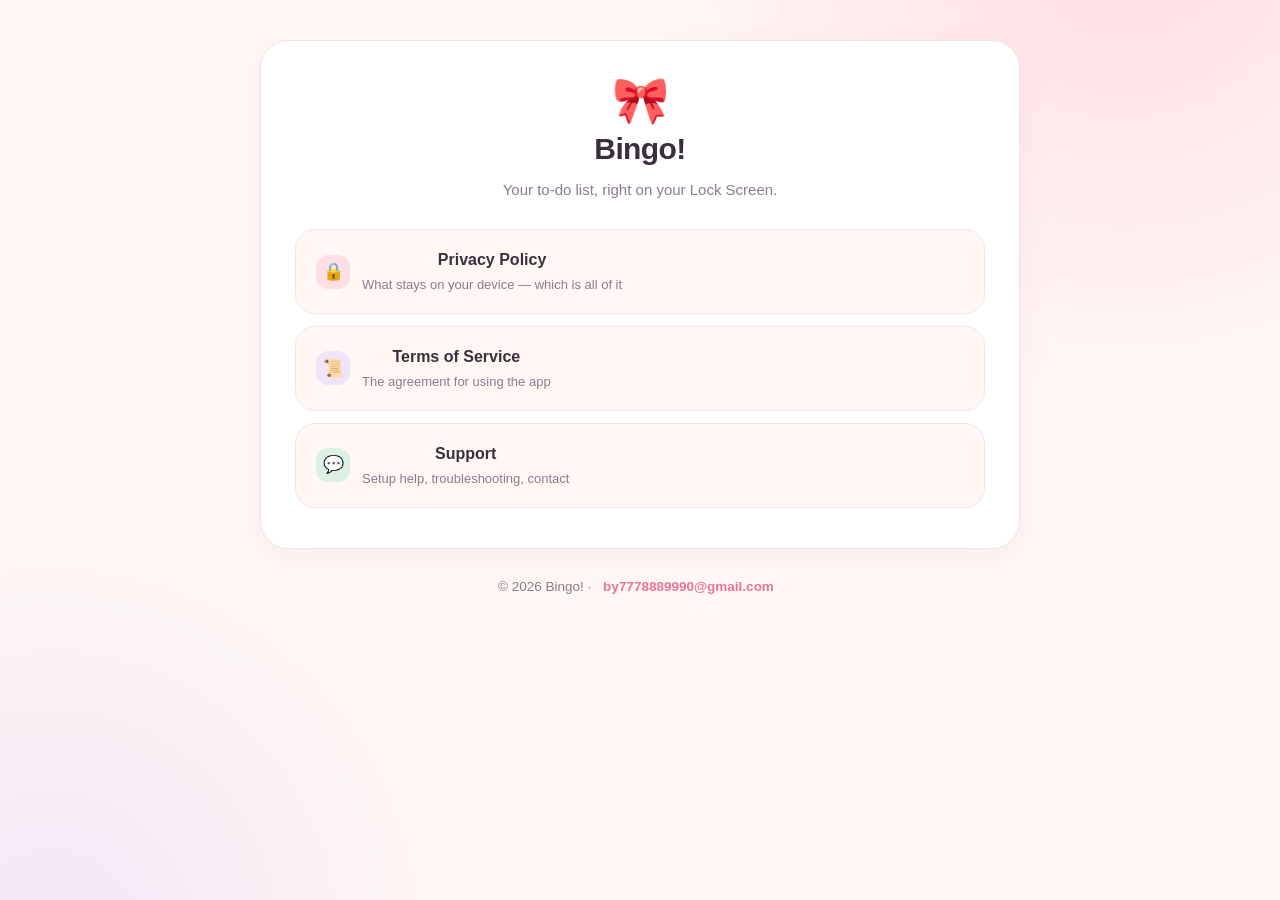
==== index.html @ 93e57b45 "Add Bingo! privacy policy, terms of service and support pages Static pages for GitHub Pages. Content" ====
<!DOCTYPE html>
<html lang="en">
<head>
<meta charset="UTF-8">
<meta name="viewport" content="width=device-width, initial-scale=1.0">
<title>Bingo! — Legal &amp; Support</title>
<link rel="stylesheet" href="style.css">
</head>
<body>
<div class="wrap">
  <div class="card hub">
    <div class="big">🎀</div>
    <h1>Bingo!</h1>
    <p class="sub">Your to-do list, right on your Lock Screen.</p>

    <div class="links">
      <a class="pill" href="privacy-policy.html">
        <span class="ico" style="background:rgba(255,158,189,.28)">🔒</span>
        <span>Privacy Policy<small>What stays on your device — which is all of it</small></span>
      </a>
      <a class="pill" href="terms-of-service.html">
        <span class="ico" style="background:rgba(201,181,255,.30)">📜</span>
        <span>Terms of Service<small>The agreement for using the app</small></span>
      </a>
      <a class="pill" href="support.html">
        <span class="ico" style="background:rgba(138,222,194,.30)">💬</span>
        <span>Support<small>Setup help, troubleshooting, contact</small></span>
      </a>
    </div>
  </div>

  <p class="foot">© 2026 Bingo! · <a href="mailto:by7778889990@gmail.com">by7778889990@gmail.com</a></p>
</div>
</body>
</html>
---- style.css ----
/* Bingo! legal pages — candy palette, rounded, light + dark */
:root {
  --canvas: #FFF8F4;
  --surface: #FFFFFF;
  --hairline: #F0E4E8;
  --ink: #3A2F3F;
  --ink-soft: #8A7B8F;
  --rose: #FF9EBD;
  --peach: #FFB09C;
  --cream: #FFD98F;
  --mint: #8ADEC2;
  --sky: #9EC7FA;
  --lavender: #C9B5FF;
  --link: #E8749B;
}
@media (prefers-color-scheme: dark) {
  :root {
    --canvas: #17121C;
    --surface: #241E2E;
    --hairline: #332A3E;
    --ink: #F2EAF4;
    --ink-soft: #A99BB0;
    --link: #FFB6CF;
  }
}
* { margin: 0; padding: 0; box-sizing: border-box; }

body {
  font-family: ui-rounded, "SF Pro Rounded", -apple-system, BlinkMacSystemFont,
               "Segoe UI", "PingFang SC", "Hiragino Sans", Roboto, sans-serif;
  background-color: var(--canvas);
  background-image:
    radial-gradient(60vw 60vw at 88% -8%, rgba(255, 158, 189, .30), transparent 62%),
    radial-gradient(55vw 55vw at 4% 104%, rgba(201, 181, 255, .26), transparent 60%);
  background-attachment: fixed;
  color: var(--ink);
  line-height: 1.75;
  padding: 40px 20px 64px;
  -webkit-text-size-adjust: 100%;
}

.wrap { max-width: 760px; margin: 0 auto; }

.brand {
  display: flex; align-items: center; justify-content: center; gap: 10px;
  font-size: 20px; font-weight: 800; letter-spacing: -.01em;
  color: var(--ink); text-decoration: none; margin-bottom: 22px;
}
.brand .dot {
  width: 30px; height: 30px; border-radius: 10px;
  background: var(--rose); display: grid; place-items: center;
  font-size: 16px; box-shadow: 0 3px 10px rgba(255, 158, 189, .45);
}

.card {
  background: var(--surface);
  border: 1px solid var(--hairline);
  border-radius: 28px;
  padding: 36px 34px 40px;
  box-shadow: 0 8px 28px rgba(190, 150, 170, .10);
}

h1 { font-size: 30px; font-weight: 800; letter-spacing: -.02em; line-height: 1.3; }

.date {
  display: inline-block; margin: 14px 0 20px; padding: 5px 14px;
  border-radius: 999px; background: rgba(158, 199, 250, .22);
  color: var(--ink-soft); font-size: 13px; font-weight: 600;
}

.lede { font-size: 16px; color: var(--ink); }

main { counter-reset: sec; }

h2 {
  counter-increment: sec;
  display: flex; align-items: center; gap: 11px;
  font-size: 19px; font-weight: 800; letter-spacing: -.01em;
  margin: 34px 0 10px;
}
h2::before {
  content: counter(sec);
  flex: none; width: 30px; height: 30px; border-radius: 50%;
  background: var(--c, var(--rose)); color: #4A2A38;
  font-size: 14px; font-weight: 800;
  display: grid; place-items: center;
}
h2:nth-of-type(6n+1) { --c: var(--rose); }
h2:nth-of-type(6n+2) { --c: var(--peach); }
h2:nth-of-type(6n+3) { --c: var(--cream); }
h2:nth-of-type(6n+4) { --c: var(--mint); }
h2:nth-of-type(6n+5) { --c: var(--sky); }
h2:nth-of-type(6n+6) { --c: var(--lavender); }

h3 { font-size: 16px; font-weight: 700; margin: 20px 0 4px; }

p { margin: 9px 0; font-size: 15.5px; }
ul { margin: 10px 0 10px 4px; list-style: none; }
li { position: relative; padding-left: 22px; margin: 7px 0; font-size: 15.5px; }
li::before {
  content: ""; position: absolute; left: 4px; top: .68em;
  width: 8px; height: 8px; border-radius: 50%; background: var(--mint);
}
strong { font-weight: 700; }
a { color: var(--link); text-decoration: none; font-weight: 600; }
a:hover { text-decoration: underline; }
code {
  font-family: ui-monospace, SFMono-Regular, Menlo, monospace;
  font-size: .88em; background: rgba(138, 222, 194, .18);
  padding: 2px 6px; border-radius: 6px;
}

.note {
  margin: 22px 0 6px; padding: 18px 20px;
  background: rgba(255, 217, 143, .20);
  border: 1px solid rgba(255, 217, 143, .55);
  border-radius: 18px;
}
.note p:first-child { margin-top: 0; }
.note p:last-child { margin-bottom: 0; }
.note .tag { font-weight: 800; }

.tldr {
  margin: 4px 0 10px; padding: 20px 22px;
  background: rgba(138, 222, 194, .16);
  border: 1px solid rgba(138, 222, 194, .5);
  border-radius: 20px;
}
.tldr li::before { background: var(--rose); }

.foot {
  margin-top: 26px; text-align: center;
  color: var(--ink-soft); font-size: 13.5px;
}
.foot a { margin: 0 8px; }

/* index */
.hub { text-align: center; }
.hub .big { font-size: 46px; line-height: 1; margin-bottom: 6px; }
.hub p.sub { color: var(--ink-soft); font-size: 15px; margin-bottom: 26px; }
.links { display: grid; gap: 12px; }
.pill {
  display: flex; align-items: center; gap: 12px;
  padding: 16px 20px; border-radius: 20px;
  border: 1px solid var(--hairline); background: var(--canvas);
  color: var(--ink); font-size: 16px; font-weight: 700; text-decoration: none;
  transition: transform .16s ease, box-shadow .16s ease;
}
.pill:hover { transform: translateY(-2px); box-shadow: 0 8px 20px rgba(190, 150, 170, .18); text-decoration: none; }
.pill .ico {
  width: 34px; height: 34px; border-radius: 12px; flex: none;
  display: grid; place-items: center; font-size: 17px;
}
.pill small { display: block; font-weight: 500; font-size: 13px; color: var(--ink-soft); }

@media (max-width: 520px) {
  body { padding: 26px 14px 48px; }
  .card { padding: 26px 20px 30px; border-radius: 22px; }
  h1 { font-size: 25px; }
  h2 { font-size: 17.5px; }
}
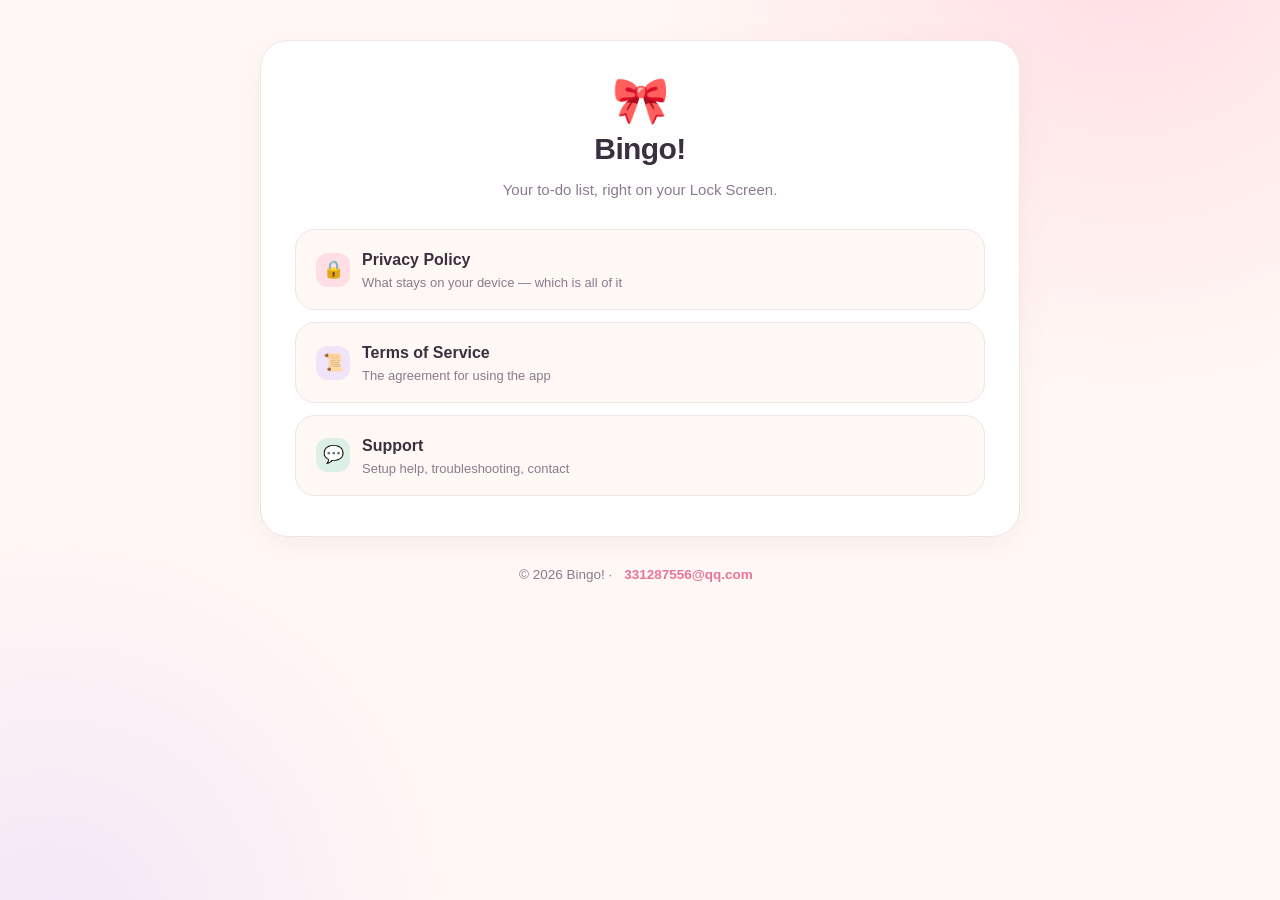
==== commit da06a152: "Switch the contact address to 331287556@qq.com All four pages pointed at a Gmail address. The App St" ====
--- a/index.html
+++ b/index.html
@@ -29,7 +29,7 @@
     </div>
   </div>
 
-  <p class="foot">© 2026 Bingo! · <a href="mailto:by7778889990@gmail.com">by7778889990@gmail.com</a></p>
+  <p class="foot">© 2026 Bingo! · <a href="mailto:331287556@qq.com">331287556@qq.com</a></p>
 </div>
 </body>
 </html>
--- a/style.css
+++ b/style.css
@@ -151,7 +151,8 @@
   width: 34px; height: 34px; border-radius: 12px; flex: none;
   display: grid; place-items: center; font-size: 17px;
 }
-.pill small { display: block; font-weight: 500; font-size: 13px; color: var(--ink-soft); }
+.pill > span:last-child { text-align: left; }
+.pill small { display: block; font-weight: 500; font-size: 13px; color: var(--ink-soft); line-height: 1.45; }
 
 @media (max-width: 520px) {
   body { padding: 26px 14px 48px; }
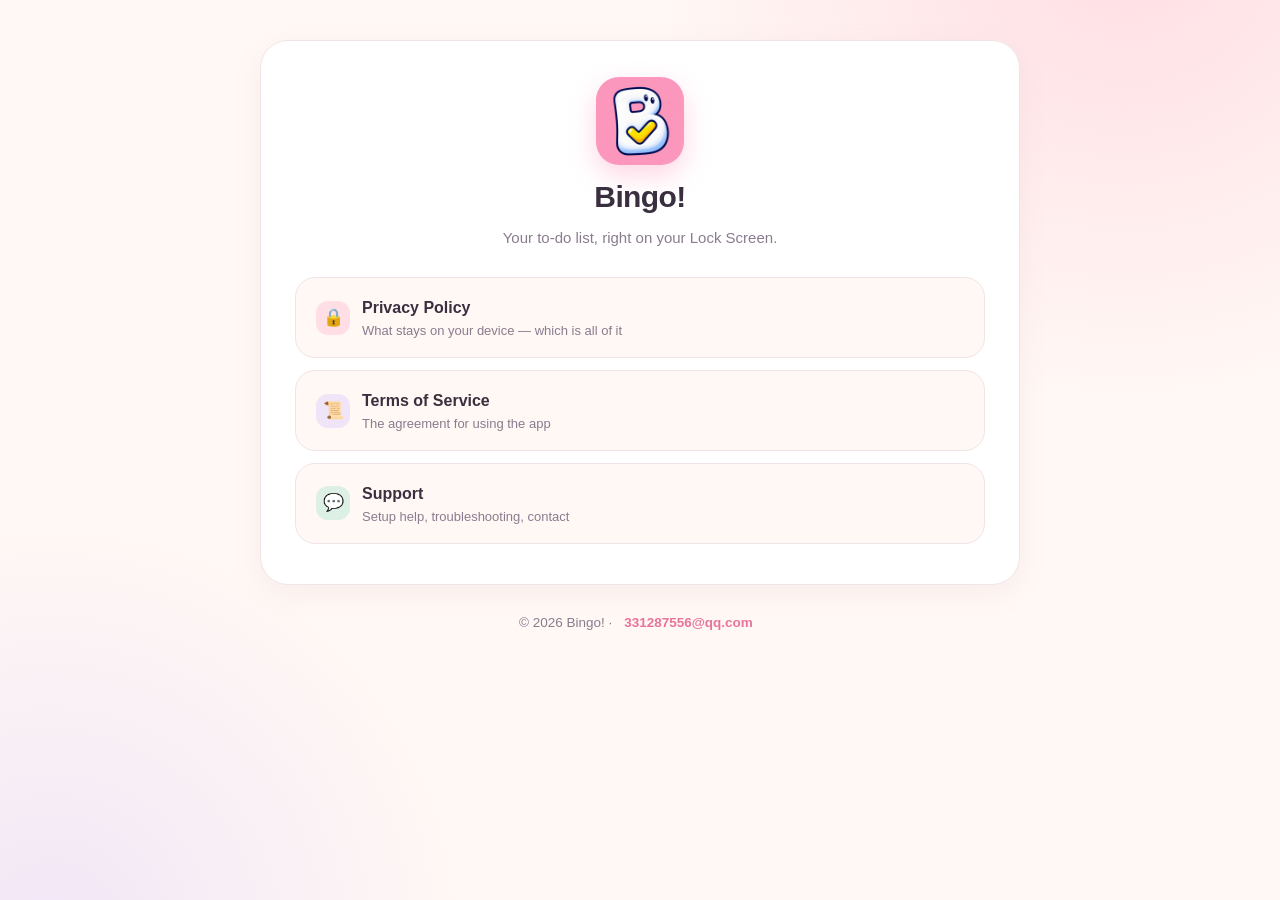
==== commit 374a235b: "Use the real app icon, and close five gaps in the legal pages The header mark was a CSS square with " ====
--- a/index.html
+++ b/index.html
@@ -4,12 +4,14 @@
 <meta charset="UTF-8">
 <meta name="viewport" content="width=device-width, initial-scale=1.0">
 <title>Bingo! — Legal &amp; Support</title>
+<link rel="icon" href="icon.png">
+<link rel="apple-touch-icon" href="icon.png">
 <link rel="stylesheet" href="style.css">
 </head>
 <body>
 <div class="wrap">
   <div class="card hub">
-    <div class="big">🎀</div>
+    <img class="big" src="icon.png" alt="Bingo!" width="88" height="88">
     <h1>Bingo!</h1>
     <p class="sub">Your to-do list, right on your Lock Screen.</p>
 
--- a/style.css
+++ b/style.css
@@ -47,9 +47,9 @@
   color: var(--ink); text-decoration: none; margin-bottom: 22px;
 }
 .brand .dot {
-  width: 30px; height: 30px; border-radius: 10px;
-  background: var(--rose); display: grid; place-items: center;
-  font-size: 16px; box-shadow: 0 3px 10px rgba(255, 158, 189, .45);
+  width: 30px; height: 30px; border-radius: 9px;
+  display: block; object-fit: cover;
+  box-shadow: 0 3px 10px rgba(255, 158, 189, .45);
 }
 
 .card {
@@ -136,7 +136,11 @@
 
 /* index */
 .hub { text-align: center; }
-.hub .big { font-size: 46px; line-height: 1; margin-bottom: 6px; }
+.hub .big {
+  width: 88px; height: 88px; border-radius: 23px;
+  display: block; margin: 0 auto 12px; object-fit: cover;
+  box-shadow: 0 10px 26px rgba(255, 158, 189, .42);
+}
 .hub p.sub { color: var(--ink-soft); font-size: 15px; margin-bottom: 26px; }
 .links { display: grid; gap: 12px; }
 .pill {
